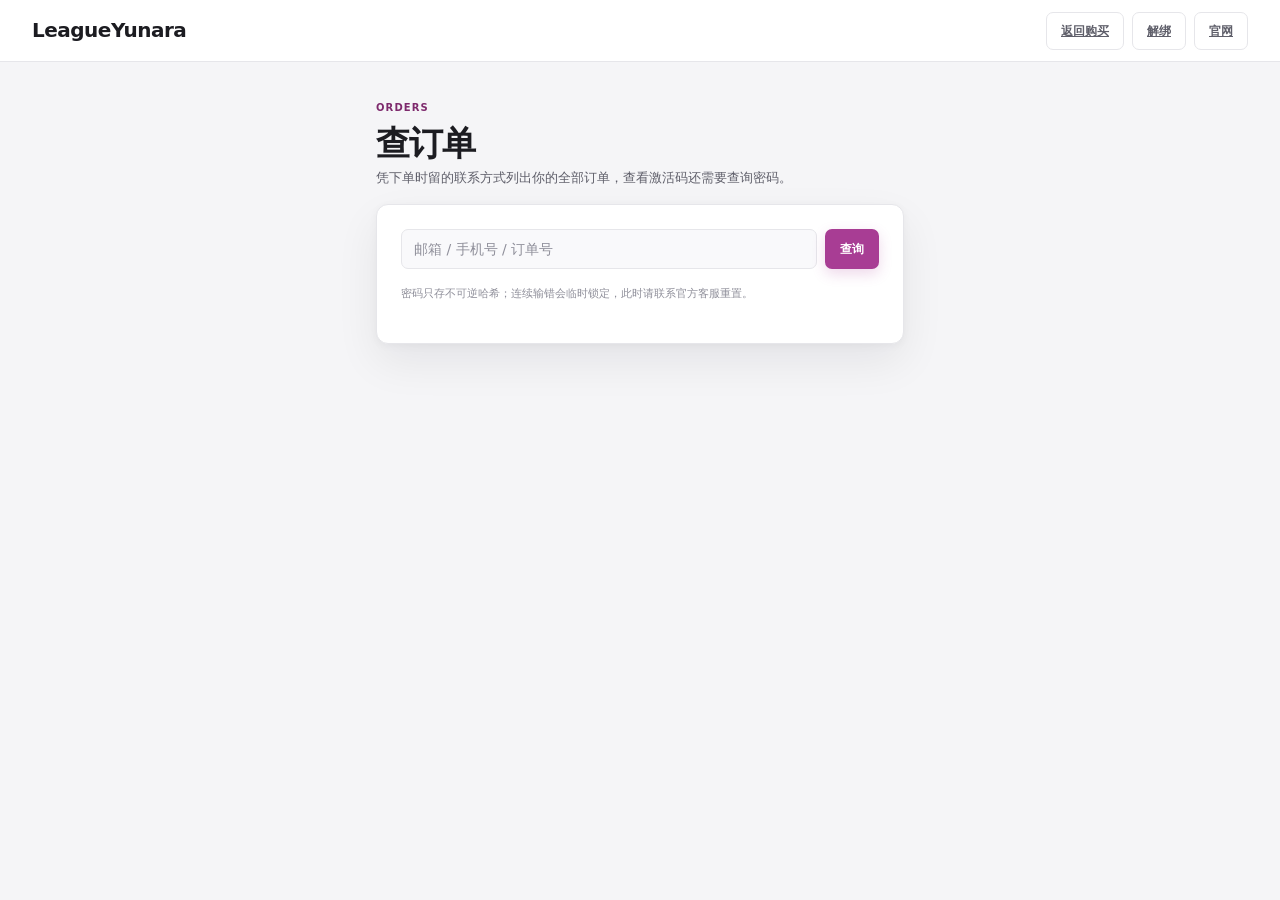
==== query.html @ 6a8c38f1 "pay 备用入口镜像" ====
<!doctype html>
<html lang="zh-CN">
  <head>
    <meta charset="UTF-8" />
    <meta name="viewport" content="width=device-width, initial-scale=1, viewport-fit=cover" />
    <meta name="theme-color" content="#f5f5f7" />
    <meta name="description" content="凭联系方式或订单号查询 LeagueYunara 授权订单，并输入查询密码查看激活码。" />
    <title>查订单 · LeagueYunara</title>
    <link rel="icon" href="./assets/mark.png" type="image/png" />
    <link rel="preconnect" href="https://kzqgphxrghdclkwneqyn.supabase.co" crossorigin />
    <link rel="stylesheet" href="./pay.css" />
  </head>
  <body>
    <header class="topbar">
      <a class="brand" href="./">LeagueYunara</a>
      <nav class="topbar-actions">
        <a class="button button-quiet" href="./">返回购买</a>
        <a class="button button-quiet" href="./unbind.html">解绑</a>
        <a class="button button-quiet" href="https://shop.re2347.ccwu.cc/">官网</a>
      </nav>
    </header>

    <main class="shell">
      <div class="intro-row">
        <div>
          <p class="eyebrow">ORDERS</p>
          <h1>查订单</h1>
          <p class="intro-copy">凭下单时留的联系方式列出你的全部订单，查看激活码还需要查询密码。</p>
        </div>
      </div>

      <section class="panel">
        <div class="stage">
          <form id="query-form" class="querybar" novalidate>
            <label class="sr-only" for="query-input">联系方式或订单号</label>
            <input id="query-input" type="text" autocomplete="off" maxlength="200" placeholder="邮箱 / 手机号 / 订单号" required />
            <button class="button button-primary" type="submit">查询</button>
          </form>
          <p class="hint">密码只存不可逆哈希；连续输错会临时锁定，此时请联系官方客服重置。</p>
          <div id="results" class="results"></div>
        </div>
      </section>
    </main>

    <div id="toast" class="toast" role="status" aria-live="polite"></div>
    <script src="./query.js" defer></script>
  </body>
</html>
---- pay.css ----
/* 独立支付页 · 与管理台同一套设计语言
 *
 * 刻意对齐 server/admin/styles.css 的色板与几何（同一画布色、同一主色、同样的 7px 控件圆角
 * 与 12px 面板圆角），因为这两个界面是同一个系统的两端：买家在付款页看到的金额和状态，
 * 与管理员在后台看到的必须像是同一个产品说出来的话。
 *
 * 两条不能为了好看而牺牲的约束：
 * 1) 不引任何外链字体。Google Fonts 在大陆拿不到时，付款页会为一个字形转圈。
 * 2) 收款码必须落在不透明白底上，半透明或灰底会让对比度不足而扫不出来。
 */

:root {
  color-scheme: light;
  --canvas: #f5f5f7;
  --surface: #ffffff;
  --surface-soft: #f9f9fb;
  --ink: #1c1c21;
  --muted: #5f5f6a;
  --faint: #8f8f9a;
  --line: #e6e6ea;
  --accent: #a83d94;
  --accent-dark: #7e2a6d;
  --accent-soft: #f7ecf5;
  --success: #237c58;
  --warning: #a36b16;
  --warning-soft: #fdf3e2;
  --danger: #b54848;
  --alipay: #1677ff;
  --wechat: #12b46a;
  --shadow: 0 18px 44px rgba(20, 20, 26, .07), 0 2px 8px rgba(20, 20, 26, .04);
  --mono: ui-monospace, SFMono-Regular, "Cascadia Mono", Consolas, monospace;
  font-family: "Segoe UI", "Microsoft YaHei UI", system-ui, sans-serif;
}

* { box-sizing: border-box; }
body { margin: 0; min-width: 320px; background: var(--canvas); color: var(--ink); line-height: 1.55; }
button, input { font: inherit; }
button { cursor: pointer; }
button:disabled { cursor: not-allowed; opacity: .48; }
a { color: inherit; }
h1, h2, p { margin: 0; }
/* 组件自己声明 display:grid/flex 会盖掉 UA 的 [hidden]{display:none}（同为一条特异性，作者表赢），
   于是"隐藏"中的面板会渲染成一个空白盒子。整站的 hidden 属性由这一条兜底，别靠每个组件自己记。 */
[hidden] { display: none !important; }
h1 { font-size: clamp(26px, 6vw, 34px); letter-spacing: -.035em; line-height: 1.12; }
h2 { font-size: 18px; letter-spacing: -.02em; }

.topbar {
  display: flex; align-items: center; justify-content: space-between; gap: 14px;
  min-height: 62px; padding: 0 20px;
  background: var(--surface); border-bottom: 1px solid var(--line);
}
/* 单行字标：双行品牌块会让右侧按钮对齐到「两行的中心」而不是字标的中心，
   看着就是按钮低了一截。副标题本来和页面自己的 kicker 重复，直接去掉。 */
.brand { color: var(--ink); font-size: 20px; font-weight: 700; letter-spacing: -.025em; text-decoration: none; }
.topbar-actions { display: flex; align-items: center; gap: 8px; }

.shell { width: min(560px, 100%); margin: 0 auto; padding: 26px 16px calc(env(safe-area-inset-bottom, 0px) + 44px); }
.intro-row { display: flex; align-items: end; justify-content: space-between; gap: 14px; margin-bottom: 16px; }
.eyebrow { color: var(--accent-dark); font-size: 10px; font-weight: 750; letter-spacing: .11em; text-transform: uppercase; margin-bottom: 8px; }
h1 { margin-bottom: 6px; }
/* 联系方式是买家最可能要复制的东西：号码用等宽并整段可选，
   手机上长按就能选中，不会连着中文一起被选走。 */
.contact-line { margin-bottom: 5px; color: var(--muted); font-size: 13px; }
.contact-line b { color: var(--ink); font-family: var(--mono); font-size: 12.5px; user-select: all; }
.contact-line a { color: var(--accent-dark); font-weight: 650; }
.contact-line a:hover { text-decoration: underline; }
.intro-copy { color: var(--muted); font-size: 13px; }
.connection-state { color: var(--muted); font-size: 12px; white-space: nowrap; }
.connection-state::before { content: ""; display: inline-block; width: 7px; height: 7px; margin-right: 6px; border-radius: 50%; background: var(--faint); vertical-align: 1px; }
.connection-state[data-state="ok"] { color: var(--success); }
.connection-state[data-state="ok"]::before { background: var(--success); }
.connection-state[data-state="down"] { color: var(--danger); }
.connection-state[data-state="down"]::before { background: var(--danger); }

.panel { padding: 20px; border: 1px solid var(--line); border-radius: 12px; background: var(--surface); box-shadow: var(--shadow); }
.stage { display: grid; gap: 16px; }

.field { display: grid; gap: 7px; }
.field > span, .field-caption { color: var(--muted); font-size: 12px; }
.field-pair { display: grid; grid-template-columns: 1fr 1fr; gap: 11px; }
input {
  width: 100%; height: 40px; padding: 0 12px;
  border: 1px solid var(--line); border-radius: 7px; outline: none;
  background: var(--surface-soft); color: var(--ink); font-size: 14px;
  transition: border-color .15s ease, box-shadow .15s ease, background .15s ease;
}
input::placeholder { color: var(--faint); }
input:focus { border-color: var(--accent); background: var(--surface); box-shadow: 0 0 0 3px rgba(168, 61, 148, .13); }
input[readonly] { color: var(--muted); background: #eef1ec; }

/* 选项：方角卡片 + 主色描边，不用胶囊也不用玻璃。 */
.option-row { display: grid; grid-auto-flow: column; grid-auto-columns: 1fr; gap: 8px; }
.option-row.two { grid-auto-columns: minmax(0, 1fr); }
.option {
  display: flex; align-items: center; justify-content: center; gap: 7px;
  min-height: 52px; padding: 6px 8px;
  border: 1px solid var(--line); border-radius: 9px;
  background: var(--surface-soft); color: var(--muted);
  font-size: 13px; font-weight: 600;
  transition: border-color .15s ease, background .15s ease, color .15s ease, transform .15s ease;
}
.option b { font-size: 15px; letter-spacing: -.01em; }
.option i { font-style: normal; color: var(--faint); font-family: var(--mono); font-size: 12px; }
.option:hover:not(:disabled) { border-color: #d5d5dd; transform: translateY(-1px); }
.option[aria-checked="true"] { border-color: var(--accent); background: var(--accent-soft); color: var(--accent-dark); }
.option[aria-checked="true"] i { color: var(--accent-dark); }
.option:disabled { transform: none; }
.chip { width: 19px; height: 19px; flex: 0 0 auto; display: grid; place-items: center; border-radius: 5px; color: #fff; font-size: 10px; font-weight: 700; }
.chip.alipay { background: var(--alipay); }
.chip.wechat { background: var(--wechat); }

.form { display: grid; gap: 13px; }
.hint { color: var(--faint); font-size: 11px; line-height: 1.65; }
.hint.center { text-align: center; }
.hint a { color: var(--accent-dark); font-weight: 650; }
.hint.is-error { color: var(--danger); font-weight: 650; }

/* 顶栏那两个是 <a class="button">：在 flex 容器里会被块化成 display:block，
   于是 38px 的盒子配上 18.6px 的行盒，文字贴在盒子顶部——看着就是字没在按钮里居中。
   显式用 inline-flex 居中并把行高收到 1，链接和 <button> 表现才一致。 */
.button { display: inline-flex; align-items: center; justify-content: center; line-height: 1; min-height: 38px; padding: 0 14px; border: 1px solid transparent; border-radius: 7px; white-space: nowrap; font-size: 12px; font-weight: 650; transition: background .15s ease, border-color .15s ease, color .15s ease, transform .15s ease; }
.button:hover:not(:disabled) { transform: translateY(-1px); }
.button:active:not(:disabled) { transform: translateY(0); }
.button:focus-visible { outline: 3px solid rgba(168, 61, 148, .3); outline-offset: 2px; }
.button-primary { background: var(--accent); color: #fff; box-shadow: 0 5px 14px rgba(168, 61, 148, .2); }
.button-primary:hover:not(:disabled) { background: var(--accent-dark); }
/* 禁用态不用整颗淡出（opacity 会把字也一起淡掉，白字压在淡紫上就读不动了），
   改成实色的浅底 + 墨字，靠「没有底色重量」来表达不可点。 */
.button-primary:disabled { opacity: 1; background: var(--accent-soft); color: var(--ink); box-shadow: none; }
.button-quiet { border-color: var(--line); background: var(--surface); color: var(--muted); }
.button-quiet:hover:not(:disabled) { border-color: #d5d5dd; background: var(--surface-soft); color: var(--ink); }
.cta { width: 100%; min-height: 44px; font-size: 14px; }

/* 库存只给粗档位（充足 / 不多 / 售罄），服务端也只回这三档，不暴露精确余量。 */
.stock { margin-left: 8px; padding: 2px 8px; border: 1px solid #cfe0d6; border-radius: 99px; background: #eef7f1; color: var(--success); font-size: 10px; font-weight: 650; font-style: normal; }
.stock[data-level="low"] { border-color: #edd9b4; background: var(--warning-soft); color: var(--warning); }
.stock[data-level="out"] { border-color: #e7b4ad; background: var(--accent-soft); color: var(--danger); }

/* 付款态 */
.pay-head { display: flex; align-items: flex-start; justify-content: space-between; gap: 14px; }
.pay-head .eyebrow { margin-bottom: 4px; }
.amount { font-family: var(--mono); font-size: 38px; font-weight: 700; letter-spacing: -.04em; line-height: 1; font-variant-numeric: tabular-nums; }
.countdown { display: grid; justify-items: end; gap: 3px; padding-top: 14px; }
.clock { font-family: var(--mono); font-size: 18px; font-weight: 700; letter-spacing: -.01em; font-variant-numeric: tabular-nums; }
.timer-state { color: var(--muted); font-size: 11px; }
.countdown[data-expired="true"] .clock, .countdown[data-expired="true"] .timer-state { color: var(--danger); }
.timer-track { height: 3px; border-radius: 99px; background: #e8ece7; overflow: hidden; }
.timer-fill { height: 100%; background: var(--accent); transform-origin: left center; transform: scaleX(var(--left, 1)); transition: transform 1s linear; }

.mustpay { padding: 10px 12px; border: 1px solid #eddcb8; border-left: 3px solid var(--warning); border-radius: 7px; background: var(--warning-soft); color: var(--warning); font-size: 12px; font-weight: 650; }

.plate { justify-self: center; width: min(238px, 74vw); aspect-ratio: 1; display: grid; place-items: center; padding: 12px; border: 1px solid var(--line); border-radius: 10px; background: #fff; box-shadow: 0 8px 22px rgba(20, 20, 26, .08); }
.plate img { width: 100%; height: 100%; object-fit: contain; display: block; }
.plate-fallback { color: var(--danger); font-size: 12px; text-align: center; }

.code-item { padding: 14px 12px; border: 1px solid #e2c3dd; border-radius: 7px; background: var(--accent-soft); color: var(--accent-dark); font: 650 15px/1.4 var(--mono); letter-spacing: .04em; text-align: center; user-select: all; overflow-wrap: anywhere; }

.footnote { margin-top: 14px; color: var(--faint); font-size: 11px; text-align: center; }

.toast {
  position: fixed; left: 50%; bottom: calc(env(safe-area-inset-bottom, 0px) + 24px); z-index: 40;
  max-width: min(360px, calc(100vw - 32px)); padding: 11px 16px;
  border: 1px solid var(--line); border-radius: 9px; background: var(--surface); color: var(--ink);
  box-shadow: var(--shadow); font-size: 13px; text-align: center;
  opacity: 0; transform: translate(-50%, 10px); pointer-events: none;
  transition: opacity .18s ease, transform .22s ease;
}
.toast.is-visible { opacity: 1; transform: translate(-50%, 0); }

/* 查订单页 */
.querybar { display: flex; gap: 8px; }
.querybar input { flex: 1; min-width: 0; }
.results { display: grid; gap: 12px; }
.empty { color: var(--faint); font-size: 12px; line-height: 1.7; }
.order { display: grid; gap: 12px; padding: 15px 16px; border: 1px solid var(--line); border-radius: 10px; background: var(--surface-soft); }
.order-head { display: flex; align-items: center; gap: 8px; flex-wrap: wrap; }
.order-title { font-size: 15px; font-weight: 650; letter-spacing: -.01em; }
.badge { padding: 3px 9px; border: 1px solid #cfe0d6; border-radius: 99px; background: #eef7f1; color: var(--success); font-size: 10px; font-weight: 650; }
.badge.is-warn { border-color: #e7b4ad; background: var(--accent-soft); color: var(--danger); }
.order-meta { display: grid; grid-template-columns: repeat(2, minmax(0, 1fr)); gap: 10px 14px; margin: 0; }
.order-meta dt { color: var(--faint); font-size: 10px; }
.order-meta dd { margin: 2px 0 0; color: var(--ink); font: 600 12px/1.5 var(--mono); overflow-wrap: anywhere; }
.reveal { display: flex; gap: 8px; }
.reveal input { flex: 1; min-width: 0; }
.reveal .button { min-height: 40px; }
.sr-only { position: absolute; width: 1px; height: 1px; padding: 0; overflow: hidden; clip: rect(0, 0, 0, 0); white-space: nowrap; border: 0; }

@media (min-width: 640px) {
  .topbar { padding: 0 32px; }
  .shell { padding-top: 38px; }
  .panel { padding: 24px; }
}

/* 顶栏装的是「字标 + 两颗按钮」。实测 320px 时两者总宽正好等于 320，零余量——换个字体渲染
   就挤出横向滚动条。字标是装饰性的（品牌名一眼能认出），所以窄屏先收字标和内边距，
   两颗按钮都留着：买家多半是从群里点进来的，少一个入口就是真的少一个入口。 */
@media (max-width: 380px) {
  .topbar { padding: 0 14px; gap: 10px; }
  .brand { font-size: 17px; }
  .topbar-actions { gap: 6px; }
  .topbar-actions .button { padding: 0 10px; }
}

@media (prefers-reduced-motion: reduce) {
  *, *::before, *::after { transition-duration: .01ms !important; animation-duration: .01ms !important; }
}
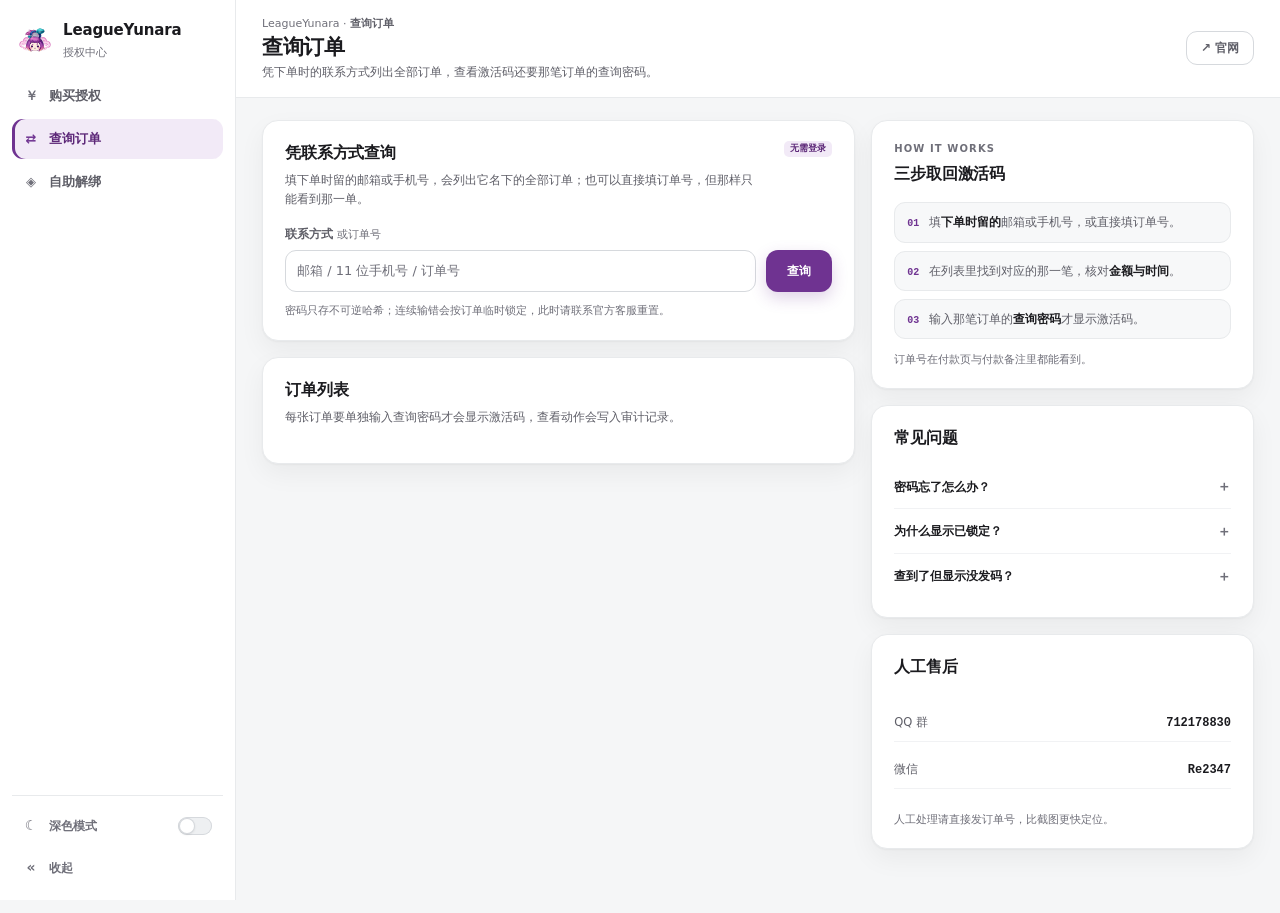
==== commit 9a9df448: "redesign(pay): 买家三页重做视觉，逻辑与接口零改动 样式与管理台同源（同一套色板/字号节奏/卡片几何），补齐深色模式、 侧栏壳与页头；材质是实底卡片，没有玻璃。  · pay.js / " ====
--- a/query.html
+++ b/query.html
@@ -2,47 +2,145 @@
 <html lang="zh-CN">
   <head>
     <meta charset="UTF-8" />
+    <meta http-equiv="Content-Security-Policy" content="default-src 'self'; script-src 'self'; style-src 'self'; img-src 'self' data:; connect-src 'self' https://1476066536-elj6sayzy3.ap-hongkong.tencentscf.com https://pay-api.re2347.ccwu.cc https://kzqgphxrghdclkwneqyn.supabase.co https://license.re2347.ccwu.cc; base-uri 'none'; form-action 'self'; object-src 'none'" />
+    <meta name="referrer" content="no-referrer" />
     <meta name="viewport" content="width=device-width, initial-scale=1, viewport-fit=cover" />
-    <meta name="theme-color" content="#f5f5f7" />
-    <meta name="description" content="凭联系方式或订单号查询 LeagueYunara 授权订单，并输入查询密码查看激活码。" />
-    <title>查订单 · LeagueYunara</title>
+    <meta name="theme-color" content="#f5f6f7" />
+    <meta name="description" content="凭下单时留的联系方式或订单号查询 LeagueYunara 授权订单，再输入查询密码查看激活码。" />
+    <title>查询订单 · LeagueYunara</title>
     <link rel="icon" href="./assets/mark.png" type="image/png" />
+    <script src="./theme.js"></script>
     <link rel="preconnect" href="https://kzqgphxrghdclkwneqyn.supabase.co" crossorigin />
+    <link rel="preconnect" href="https://1476066536-elj6sayzy3.ap-hongkong.tencentscf.com" crossorigin />
     <link rel="stylesheet" href="./pay.css" />
   </head>
   <body>
-    <header class="topbar">
-      <a class="brand" href="./">LeagueYunara</a>
-      <nav class="topbar-actions">
-        <a class="button button-quiet" href="./">返回购买</a>
-        <a class="button button-quiet" href="./unbind.html">解绑</a>
-        <a class="button button-quiet" href="https://shop.re2347.ccwu.cc/">官网</a>
-      </nav>
-    </header>
+    <a class="skip-link" href="#main">跳到主要内容</a>
 
-    <main class="shell">
-      <div class="intro-row">
-        <div>
-          <p class="eyebrow">ORDERS</p>
-          <h1>查订单</h1>
-          <p class="intro-copy">凭下单时留的联系方式列出你的全部订单，查看激活码还需要查询密码。</p>
+    <div class="app-shell">
+      <aside class="sider" id="sidebar">
+        <span class="sider__brand">
+          <span class="brand-mark" aria-hidden="true"><img src="./assets/mark.png" alt="" /></span>
+          <span class="brand-text">
+            <strong>LeagueYunara</strong>
+            <small>授权中心</small>
+          </span>
+        </span>
+
+        <nav class="sider__menu" aria-label="买家功能">
+          <span class="menu-cursor" aria-hidden="true"></span>
+          <a class="menu-item" href="./"><span class="menu-item__icon" aria-hidden="true">￥</span><span class="menu-item__text">购买授权</span></a>
+          <a class="menu-item is-active" href="./query.html" aria-current="page"><span class="menu-item__icon" aria-hidden="true">⇄</span><span class="menu-item__text">查询订单</span></a>
+          <a class="menu-item" href="./unbind.html"><span class="menu-item__icon" aria-hidden="true">◈</span><span class="menu-item__text">自助解绑</span></a>
+        </nav>
+
+        <div class="sider__foot">
+          <button class="theme-toggle" id="theme-toggle" type="button" role="switch" aria-checked="false">
+            <span class="theme-toggle__glyph" aria-hidden="true">☾</span>
+            <span class="theme-toggle__text">深色模式</span>
+            <span class="theme-toggle__knob" aria-hidden="true"></span>
+          </button>
+          <button class="sider__collapse" id="sider-collapse" type="button">
+            <span class="sider__collapse-icon" aria-hidden="true">«</span>
+            <span>收起</span>
+          </button>
         </div>
+      </aside>
+
+      <div class="layout">
+        <header class="page-head">
+          <button class="icon-button" id="nav-toggle" type="button" aria-label="打开功能菜单" aria-expanded="false">☰</button>
+          <div class="page-head__text">
+            <p class="crumb">LeagueYunara · <strong>查询订单</strong></p>
+            <h1>查询订单</h1>
+            <p class="page-desc">凭下单时的联系方式列出全部订单，查看激活码还要那笔订单的查询密码。</p>
+          </div>
+          <div class="page-head__actions">
+            <a class="button button-quiet" href="https://re2347.github.io/leagueyunara-shop/" target="_blank" rel="noopener noreferrer">↗ 官网</a>
+          </div>
+        </header>
+
+        <main class="page-body" id="main">
+          <div class="page-grid">
+            <div class="stack">
+              <section class="card" aria-labelledby="search-title">
+                <div class="card__head">
+                  <div>
+                    <h2 id="search-title">凭联系方式查询</h2>
+                    <p class="card__desc">填下单时留的邮箱或手机号，会列出它名下的全部订单；也可以直接填订单号，但那样只能看到那一单。</p>
+                  </div>
+                  <span class="tag">无需登录</span>
+                </div>
+                <form class="search-form" id="query-form" novalidate>
+                  <label class="field" for="query-input">
+                    <span>联系方式 <em>或订单号</em></span>
+                    <input id="query-input" type="text" autocomplete="off" maxlength="200" placeholder="邮箱 / 11 位手机号 / 订单号" required />
+                  </label>
+                  <button class="button button-primary" type="submit">查询</button>
+                </form>
+                <p class="hint hint-spaced">密码只存不可逆哈希；连续输错会按订单临时锁定，此时请联系官方客服重置。</p>
+              </section>
+
+              <section class="card" aria-labelledby="results-title">
+                <div class="card__head">
+                  <div>
+                    <h2 id="results-title">订单列表</h2>
+                    <p class="card__desc">每张订单要单独输入查询密码才会显示激活码，查看动作会写入审计记录。</p>
+                  </div>
+                </div>
+                <div id="results" class="results" aria-live="polite"></div>
+              </section>
+            </div>
+
+            <aside class="rail">
+              <section class="card" aria-labelledby="how-title">
+                <div class="card__head">
+                  <div>
+                    <p class="section-kicker">HOW IT WORKS</p>
+                    <h2 id="how-title">三步取回激活码</h2>
+                  </div>
+                </div>
+                <ol class="next-steps">
+                  <li><span>01</span><span>填<b>下单时留的</b>邮箱或手机号，或直接填订单号。</span></li>
+                  <li><span>02</span><span>在列表里找到对应的那一笔，核对<b>金额与时间</b>。</span></li>
+                  <li><span>03</span><span>输入那笔订单的<b>查询密码</b>才显示激活码。</span></li>
+                </ol>
+                <p class="card__foot">订单号在付款页与付款备注里都能看到。</p>
+              </section>
+
+              <section class="card" aria-labelledby="faq-title">
+                <div class="card__head"><h2 id="faq-title">常见问题</h2></div>
+                <div class="faq" data-faq>
+                  <div class="faq__item">
+                    <button class="faq__q" type="button" aria-expanded="false">密码忘了怎么办？<span class="faq__sign" aria-hidden="true">＋</span></button>
+                    <div class="faq__a"><div>密码不可逆保存，页面无法重置。带上付款记录联系群管，核对该笔订单的金额与时间后人工重置。</div></div>
+                  </div>
+                  <div class="faq__item">
+                    <button class="faq__q" type="button" aria-expanded="false">为什么显示已锁定？<span class="faq__sign" aria-hidden="true">＋</span></button>
+                    <div class="faq__a"><div>同一笔订单短时间内输错多次密码会触发锁定，避免被逐个试探。等锁定过去后重试，或联系售后按订单解锁。</div></div>
+                  </div>
+                  <div class="faq__item">
+                    <button class="faq__q" type="button" aria-expanded="false">查到了但显示没发码？<span class="faq__sign" aria-hidden="true">＋</span></button>
+                    <div class="faq__a"><div>「待支付 / 核验中」的订单还没有激活码。若已付满金额仍是这样，带订单号找群管补发。</div></div>
+                  </div>
+                </div>
+              </section>
+
+              <section class="card help-card" aria-labelledby="help-title">
+                <div class="card__head"><h2 id="help-title">人工售后</h2></div>
+                <div class="help-row"><span>QQ 群</span><b>712178830</b></div>
+                <div class="help-row"><span>微信</span><b>Re2347</b></div>
+                <p class="card__foot">人工处理请直接发订单号，比截图更快定位。</p>
+              </section>
+            </aside>
+          </div>
+        </main>
       </div>
+    </div>
 
-      <section class="panel">
-        <div class="stage">
-          <form id="query-form" class="querybar" novalidate>
-            <label class="sr-only" for="query-input">联系方式或订单号</label>
-            <input id="query-input" type="text" autocomplete="off" maxlength="200" placeholder="邮箱 / 手机号 / 订单号" required />
-            <button class="button button-primary" type="submit">查询</button>
-          </form>
-          <p class="hint">密码只存不可逆哈希；连续输错会临时锁定，此时请联系官方客服重置。</p>
-          <div id="results" class="results"></div>
-        </div>
-      </section>
-    </main>
-
+    <div class="scrim" id="scrim"></div>
     <div id="toast" class="toast" role="status" aria-live="polite"></div>
+    <script src="./shell.js" defer></script>
     <script src="./query.js" defer></script>
   </body>
 </html>
--- a/pay.css
+++ b/pay.css
@@ -1,207 +1,643 @@
-/* 独立支付页 · 与管理台同一套设计语言
- *
- * 刻意对齐 server/admin/styles.css 的色板与几何（同一画布色、同一主色、同样的 7px 控件圆角
- * 与 12px 面板圆角），因为这两个界面是同一个系统的两端：买家在付款页看到的金额和状态，
- * 与管理员在后台看到的必须像是同一个产品说出来的话。
- *
- * 两条不能为了好看而牺牲的约束：
- * 1) 不引任何外链字体。Google Fonts 在大陆拿不到时，付款页会为一个字形转圈。
- * 2) 收款码必须落在不透明白底上，半透明或灰底会让对比度不足而扫不出来。
- */
+/* ---------------------------------------------------------------------------
+   LeagueYunara · 买家侧三页（购买授权 / 查询订单 / 自助解绑）
+   ---------------------------------------------------------------------------
+   设计语言与管理台同源（server/admin/styles.css 的色板、字号节奏、卡片与控件
+   几何）。买家在付款页看到的金额与状态，和管理台看到的必须像同一个产品说出来的
+   话，所以这里不另起一套令牌。
+
+   三条不能为了好看牺牲的约束（沿用旧版 pay.css 的结论）：
+   1) 不引任何外链字体。Google Fonts 在大陆拿不到时，付款页会为一个字形转圈。
+   2) 收款码必须落在不透明白底上，半透明或灰底会让对比度不足而扫不出来。
+   3) 页面 CSP 是 script-src 'self' + style-src 'self'：既没有内联 <script>，
+      也**没有任何 style="..." 属性**。需要按数据改的样式一律走 CSSOM
+      （el.style.setProperty），它不受 style-src 约束。
+   --------------------------------------------------------------------------- */
 
 :root {
   color-scheme: light;
-  --canvas: #f5f5f7;
+  --canvas: #f5f6f7;
   --surface: #ffffff;
-  --surface-soft: #f9f9fb;
-  --ink: #1c1c21;
-  --muted: #5f5f6a;
-  --faint: #8f8f9a;
-  --line: #e6e6ea;
-  --accent: #a83d94;
-  --accent-dark: #7e2a6d;
-  --accent-soft: #f7ecf5;
-  --success: #237c58;
-  --warning: #a36b16;
-  --warning-soft: #fdf3e2;
-  --danger: #b54848;
-  --alipay: #1677ff;
-  --wechat: #12b46a;
-  --shadow: 0 18px 44px rgba(20, 20, 26, .07), 0 2px 8px rgba(20, 20, 26, .04);
+  --surface-soft: #f7f8f9;
+  --surface-sunk: #eef0f2;
+  --ink: #1b1b1f;
+  --ink-strong: #101014;
+  --muted: #5f5f68;
+  --faint: #6f6f79;
+  --line: #e8eaec;
+  --line-strong: #d6d9dd;
+  --row-line: #f1f2f4;
+
+  --accent: #6f3391;
+  --accent-strong: #5a2877;
+  --accent-text: #5d2878;
+  --accent-soft: #f2eaf7;
+  --accent-line: #ddc9e9;
+
+  --teal: #0f7f8f;
+  --teal-soft: #e6f2f4;
+  --success: #276e50;
+  --warning: #7f5810;
+  --danger: #b4483f;
+  --danger-text: #8e352d;
+
+  --tint-success: #eaf4ee;
+  --tint-warning: #fbf1de;
+  --tint-danger: #f9ecea;
+  --tint-neutral: #eeeef0;
+  --tint-info: #e6f2f4;
+  --border-success: #cfe3d7;
+  --border-warning: #e8d5ae;
+  --border-danger: #e8c4bf;
+
+  --on-accent: #ffffff;
+  --solid-bg: #1b1b1f;
+  --solid-ink: #ffffff;
+  --backdrop: rgba(24, 24, 28, .46);
+  --focus-ring: rgba(111, 51, 145, .42);
+  --focus-glow: rgba(111, 51, 145, .16);
+  --knob-shadow: 0 1px 3px rgba(20, 20, 26, .18);
+  --shadow: 0 1px 2px rgba(20, 20, 26, .04), 0 10px 26px rgba(20, 20, 26, .05);
+  --dialog-shadow: 0 28px 80px rgba(20, 20, 26, .22);
+
+  --radius: 16px;
+  --r-control: 11px;
+  --r-pill: 99px;
+
+  --ease-spring: cubic-bezier(.32, .72, 0, 1);
+  --ease-out: cubic-bezier(.22, .61, .36, 1);
+
   --mono: ui-monospace, SFMono-Regular, "Cascadia Mono", Consolas, monospace;
-  font-family: "Segoe UI", "Microsoft YaHei UI", system-ui, sans-serif;
+  --sans: "Segoe UI Variable Text", "Segoe UI", "HarmonyOS Sans SC", "MiSans", "Source Han Sans SC", "Noto Sans SC", "PingFang SC", "Microsoft YaHei UI", system-ui, sans-serif;
+  --display: "Segoe UI Variable Display", "Segoe UI Variable Text", "Segoe UI", "HarmonyOS Sans SC", "MiSans", "Source Han Sans SC", "PingFang SC", "Microsoft YaHei UI", system-ui, sans-serif;
+  font-family: var(--sans);
+}
+
+html[data-theme="dark"] {
+  color-scheme: dark;
+  --canvas: #0e0e11;
+  --surface: #17171b;
+  --surface-soft: #1e1e23;
+  --surface-sunk: #131317;
+  --ink: #eeeef2;
+  --ink-strong: #ffffff;
+  --muted: #a4a4ae;
+  --faint: #8d8d97;
+  --line: #292930;
+  --line-strong: #3a3a43;
+  --row-line: #212127;
+  --accent: #a86fd0;
+  --accent-strong: #c9a3e6;
+  --accent-text: #c9a3e6;
+  --accent-soft: #241a2e;
+  --accent-line: rgba(168, 111, 208, .34);
+  --teal: #4fb9c9;
+  --teal-soft: rgba(79, 185, 201, .14);
+  --success: #57c48f;
+  --warning: #e0ab55;
+  --danger: #ef8f86;
+  --danger-text: #f7cec7;
+  --tint-success: rgba(87, 196, 143, .14);
+  --tint-warning: rgba(224, 171, 85, .15);
+  --tint-danger: rgba(239, 143, 134, .14);
+  --tint-neutral: rgba(164, 164, 174, .16);
+  --tint-info: rgba(79, 185, 201, .14);
+  --border-success: rgba(87, 196, 143, .32);
+  --border-warning: rgba(224, 171, 85, .32);
+  --border-danger: rgba(239, 143, 134, .34);
+  --on-accent: #1b0f24;
+  --solid-bg: #e7e7ea;
+  --solid-ink: #14141a;
+  --backdrop: rgba(6, 6, 9, .66);
+  --focus-ring: rgba(168, 111, 208, .5);
+  --focus-glow: rgba(168, 111, 208, .22);
+  --knob-shadow: 0 1px 3px rgba(0, 0, 0, .5);
+  --shadow: 0 1px 2px rgba(0, 0, 0, .3), 0 10px 26px rgba(0, 0, 0, .26);
+  --dialog-shadow: 0 28px 80px rgba(0, 0, 0, .55);
 }
 
 * { box-sizing: border-box; }
-body { margin: 0; min-width: 320px; background: var(--canvas); color: var(--ink); line-height: 1.55; }
-button, input { font: inherit; }
+[hidden] { display: none !important; }
+html { scroll-behavior: smooth; }
+body { margin: 0; min-width: 320px; background: var(--canvas); color: var(--ink); font-size: 14px; line-height: 1.55; -webkit-font-smoothing: antialiased; }
+button, input, select { font: inherit; }
 button { cursor: pointer; }
-button:disabled { cursor: not-allowed; opacity: .48; }
+button:disabled { cursor: not-allowed; }
 a { color: inherit; }
-h1, h2, p { margin: 0; }
-/* 组件自己声明 display:grid/flex 会盖掉 UA 的 [hidden]{display:none}（同为一条特异性，作者表赢），
-   于是"隐藏"中的面板会渲染成一个空白盒子。整站的 hidden 属性由这一条兜底，别靠每个组件自己记。 */
-[hidden] { display: none !important; }
-h1 { font-size: clamp(26px, 6vw, 34px); letter-spacing: -.035em; line-height: 1.12; }
-h2 { font-size: 18px; letter-spacing: -.02em; }
-
-.topbar {
-  display: flex; align-items: center; justify-content: space-between; gap: 14px;
-  min-height: 62px; padding: 0 20px;
-  background: var(--surface); border-bottom: 1px solid var(--line);
-}
-/* 单行字标：双行品牌块会让右侧按钮对齐到「两行的中心」而不是字标的中心，
-   看着就是按钮低了一截。副标题本来和页面自己的 kicker 重复，直接去掉。 */
-.brand { color: var(--ink); font-size: 20px; font-weight: 700; letter-spacing: -.025em; text-decoration: none; }
-.topbar-actions { display: flex; align-items: center; gap: 8px; }
-
-.shell { width: min(560px, 100%); margin: 0 auto; padding: 26px 16px calc(env(safe-area-inset-bottom, 0px) + 44px); }
-.intro-row { display: flex; align-items: end; justify-content: space-between; gap: 14px; margin-bottom: 16px; }
-.eyebrow { color: var(--accent-dark); font-size: 10px; font-weight: 750; letter-spacing: .11em; text-transform: uppercase; margin-bottom: 8px; }
-h1 { margin-bottom: 6px; }
-/* 联系方式是买家最可能要复制的东西：号码用等宽并整段可选，
-   手机上长按就能选中，不会连着中文一起被选走。 */
-.contact-line { margin-bottom: 5px; color: var(--muted); font-size: 13px; }
-.contact-line b { color: var(--ink); font-family: var(--mono); font-size: 12.5px; user-select: all; }
-.contact-line a { color: var(--accent-dark); font-weight: 650; }
-.contact-line a:hover { text-decoration: underline; }
-.intro-copy { color: var(--muted); font-size: 13px; }
-.connection-state { color: var(--muted); font-size: 12px; white-space: nowrap; }
-.connection-state::before { content: ""; display: inline-block; width: 7px; height: 7px; margin-right: 6px; border-radius: 50%; background: var(--faint); vertical-align: 1px; }
-.connection-state[data-state="ok"] { color: var(--success); }
+h1, h2, h3, p, dl, dd, dt { margin: 0; }
+:focus-visible { outline: 3px solid var(--focus-ring); outline-offset: 2px; border-radius: 8px; }
+
+.sr-only { position: absolute; width: 1px; height: 1px; padding: 0; overflow: hidden; clip: rect(0, 0, 0, 0); white-space: nowrap; border: 0; }
+.skip-link { position: absolute; z-index: 60; top: 8px; left: 8px; padding: 9px 13px; border: 1px solid var(--line-strong); border-radius: 10px; background: var(--surface); color: var(--ink); font-size: 12px; font-weight: 650; text-decoration: none; transform: translateY(-160%); }
+.skip-link:focus { transform: translateY(0); }
+.mono { font-family: var(--mono); font-variant-numeric: tabular-nums; }
+
+/* ------------------------------------------------------------------ 骨架 */
+.app-shell { position: relative; z-index: 1; display: grid; grid-template-columns: 236px minmax(0, 1fr); min-height: 100vh; }
+html[data-sider="collapsed"] .app-shell { grid-template-columns: 76px minmax(0, 1fr); }
+.layout { display: flex; flex-direction: column; min-width: 0; }
+
+.sider {
+  position: sticky; top: 0; z-index: 30;
+  display: flex; flex-direction: column; gap: 14px;
+  height: 100vh; padding: 18px 12px 14px; overflow-y: auto;
+  border-right: 1px solid var(--line); background: var(--surface);
+}
+.sider__brand { display: flex; align-items: center; gap: 11px; min-height: 44px; padding: 0 6px; text-decoration: none; }
+/* 品牌位只放图标本体：它自带透明通道，不垫圆角色块，contain 保证云纹不被裁掉。 */
+.brand-mark { width: 34px; height: 34px; flex: 0 0 auto; display: grid; place-items: center; }
+.brand-mark img { width: 100%; height: 100%; display: block; object-fit: contain; }
+.brand-text strong, .brand-text small { display: block; }
+.brand-text strong { font-size: 15px; letter-spacing: -.01em; }
+.brand-text small { margin-top: 2px; color: var(--faint); font-size: 11px; }
+
+.sider__menu { position: relative; display: grid; gap: 3px; }
+/* 游标是一根独立滑动的药丸，由 JS 推 translateY/height；菜单项本身永远透明背景，
+   否则每项各自变色就做不到「从上一项滑过来」的手感。 */
+.menu-cursor { position: absolute; z-index: 0; top: 0; left: 0; right: 0; height: 0; border-radius: 11px; background: var(--accent-soft); box-shadow: inset 3px 0 0 var(--accent); pointer-events: none; transition: transform .28s var(--ease-spring), height .28s var(--ease-spring); }
+.menu-item { position: relative; z-index: 1; display: flex; align-items: center; gap: 10px; min-height: 40px; padding: 0 11px; border-radius: 11px; color: var(--muted); font-size: 13px; font-weight: 600; text-decoration: none; transition: color .18s ease, background .18s ease; }
+.menu-item:not(.is-active):hover { background: var(--surface-soft); color: var(--ink); }
+.menu-item__icon { width: 16px; flex: 0 0 auto; color: var(--faint); font-size: 13px; text-align: center; }
+.menu-item__text { flex: 1; min-width: 0; overflow: hidden; text-overflow: ellipsis; white-space: nowrap; }
+.menu-item__badge { color: var(--faint); font: 600 11px/1 var(--mono); font-variant-numeric: tabular-nums; }
+.menu-item.is-active { color: var(--accent-text); }
+.menu-item.is-active .menu-item__icon, .menu-item.is-active .menu-item__badge { color: var(--accent); }
+
+.sider__foot { display: grid; gap: 6px; margin-top: auto; padding-top: 12px; border-top: 1px solid var(--line); }
+.sider__collapse, .theme-toggle { display: flex; align-items: center; gap: 10px; min-height: 36px; padding: 0 11px; border: 0; border-radius: 10px; background: none; color: var(--faint); font-size: 12px; font-weight: 600; text-align: left; transition: background .14s ease, color .14s ease; }
+.sider__collapse:hover, .theme-toggle:hover { background: var(--surface-soft); color: var(--ink); }
+.sider__collapse-icon, .theme-toggle__glyph { width: 16px; flex: 0 0 auto; text-align: center; font-size: 14px; }
+.theme-toggle { position: relative; }
+.theme-toggle__text { flex: 1; }
+.theme-toggle__knob { position: absolute; top: 50%; right: 11px; width: 34px; height: 18px; transform: translateY(-50%); border-radius: 99px; background: var(--surface-sunk); box-shadow: inset 0 0 0 1px var(--line-strong); transition: background .18s ease, box-shadow .18s ease; }
+.theme-toggle__knob::after { content: ""; position: absolute; top: 2px; left: 2px; width: 14px; height: 14px; border-radius: 50%; background: var(--surface); box-shadow: 0 0 0 1px var(--line-strong), var(--knob-shadow); transition: transform .24s var(--ease-spring); }
+.theme-toggle[aria-checked="true"] .theme-toggle__knob { background: var(--accent); box-shadow: inset 0 0 0 1px var(--accent); }
+.theme-toggle[aria-checked="true"] .theme-toggle__knob::after { transform: translateX(16px); }
+
+html[data-sider="collapsed"] .brand-text,
+html[data-sider="collapsed"] .menu-item__text,
+html[data-sider="collapsed"] .menu-item__badge,
+html[data-sider="collapsed"] .theme-toggle__text,
+html[data-sider="collapsed"] .sider__collapse span:last-child { display: none; }
+html[data-sider="collapsed"] .menu-item,
+html[data-sider="collapsed"] .sider__collapse,
+html[data-sider="collapsed"] .theme-toggle { justify-content: center; padding: 0; }
+html[data-sider="collapsed"] .sider__brand { justify-content: center; padding: 0; }
+html[data-sider="collapsed"] .theme-toggle__knob { display: none; }
+html[data-sider="collapsed"] .sider__collapse-icon { transform: rotate(180deg); }
+
+/* ------------------------------------------------------------------ 页头 */
+.page-head {
+  position: sticky; z-index: 20; top: 0;
+  display: flex; align-items: center; gap: 14px; padding: 15px 26px;
+  border-bottom: 1px solid var(--line); background: var(--surface);
+}
+.page-head__text { min-width: 0; flex: 1; }
+.crumb { color: var(--faint); font-size: 11px; }
+.crumb strong { color: var(--muted); font-weight: 600; }
+.page-head h1 { margin-top: 2px; font-family: var(--display); font-size: 21px; font-weight: 650; letter-spacing: -.015em; line-height: 1.25; }
+.page-desc { margin-top: 3px; color: var(--muted); font-size: 12px; }
+.page-head__actions { display: flex; align-items: center; gap: 9px; flex-wrap: wrap; justify-content: end; }
+.icon-button { display: none; width: 36px; height: 36px; padding: 0; place-items: center; border: 1px solid var(--line); border-radius: 10px; background: var(--surface); color: var(--muted); font-size: 15px; }
+.icon-button:hover { border-color: var(--line-strong); color: var(--ink); }
+
+.connection-state { display: inline-flex; align-items: center; gap: 6px; padding: 6px 11px; border: 1px solid var(--line); border-radius: var(--r-pill); background: var(--surface-soft); color: var(--muted); font-size: 11px; white-space: nowrap; }
+.connection-state::before { content: ""; width: 7px; height: 7px; border-radius: 50%; background: var(--faint); }
+.connection-state[data-state="ok"] { color: var(--success); border-color: var(--border-success); background: var(--tint-success); }
 .connection-state[data-state="ok"]::before { background: var(--success); }
-.connection-state[data-state="down"] { color: var(--danger); }
+.connection-state[data-state="down"] { color: var(--danger); border-color: var(--border-danger); background: var(--tint-danger); }
 .connection-state[data-state="down"]::before { background: var(--danger); }
 
-.panel { padding: 20px; border: 1px solid var(--line); border-radius: 12px; background: var(--surface); box-shadow: var(--shadow); }
-.stage { display: grid; gap: 16px; }
-
-.field { display: grid; gap: 7px; }
-.field > span, .field-caption { color: var(--muted); font-size: 12px; }
-.field-pair { display: grid; grid-template-columns: 1fr 1fr; gap: 11px; }
-input {
-  width: 100%; height: 40px; padding: 0 12px;
-  border: 1px solid var(--line); border-radius: 7px; outline: none;
-  background: var(--surface-soft); color: var(--ink); font-size: 14px;
-  transition: border-color .15s ease, box-shadow .15s ease, background .15s ease;
-}
+/* ------------------------------------------------------------------ 页面 */
+.page-body { display: grid; gap: 16px; width: min(1280px, 100%); margin: 0 auto; padding: 22px 26px 64px; }
+.page-grid { display: grid; grid-template-columns: minmax(0, 1.55fr) minmax(300px, 1fr); gap: 16px; align-items: start; }
+.page-grid > * { min-width: 0; }
+.stack { display: grid; gap: 16px; min-width: 0; }
+/* 右栏整栏随页面滚动，不逐张 sticky：多张卡各自 sticky + 同一个 top，
+   滚到后面会互相压住并露出对方的描边。 */
+.rail { display: grid; gap: 16px; align-content: start; min-width: 0; }
+
+/* ------------------------------------------------------------------ 卡片 */
+.card { padding: 20px 22px; border: 1px solid var(--line); border-radius: var(--radius); background: var(--surface); box-shadow: var(--shadow); min-width: 0; }
+.card__head { display: flex; align-items: start; justify-content: space-between; gap: 16px; flex-wrap: wrap; margin-bottom: 15px; }
+.card__head h2 { font-family: var(--display); font-size: 16px; font-weight: 650; letter-spacing: -.01em; }
+.card__desc { margin-top: 5px; max-width: 62ch; color: var(--muted); font-size: 12px; line-height: 1.65; }
+.card__foot { margin-top: 12px; color: var(--faint); font-size: 11px; }
+.section-kicker { margin-bottom: 6px; color: var(--faint); font-size: 10px; font-weight: 650; letter-spacing: .11em; text-transform: uppercase; }
+
+/* ------------------------------------------------------------------ 按钮 */
+/* 必须显式 inline-flex 居中：链接型按钮（<a class="button">）被块化之后文字会贴顶，
+   同一排里链接和原生 <button> 的文字高度就会不一致。 */
+.button { display: inline-flex; align-items: center; justify-content: center; gap: 6px; min-height: 34px; padding: 0 14px; border: 1px solid transparent; border-radius: var(--r-control); white-space: nowrap; line-height: 1; text-decoration: none; font-size: 12px; font-weight: 650; transition: background .16s ease, border-color .16s ease, color .16s ease, transform .16s var(--ease-out), box-shadow .16s ease; }
+.button:hover:not(:disabled) { transform: translateY(-1px); }
+.button:active:not(:disabled) { transform: translateY(0) scale(.985); }
+.button:disabled { opacity: .46; }
+.button-primary { background: var(--accent); color: var(--on-accent); box-shadow: 0 6px 16px rgba(111, 51, 145, .22); }
+.button-primary:hover:not(:disabled) { background: var(--accent-strong); }
+/* 禁用态不用整颗淡出（opacity 会把字一起淡掉，白字压在淡紫上读不动），
+   改成实色浅底 + 墨字，靠「没有底色重量」表达不可点。 */
+.button-primary:disabled { opacity: 1; background: var(--accent-soft); color: var(--muted); box-shadow: none; }
+.button-quiet { border-color: var(--line-strong); background: var(--surface); color: var(--muted); }
+.button-quiet:hover:not(:disabled) { border-color: var(--accent); background: var(--surface-soft); color: var(--ink); }
+.button-danger { border-color: var(--border-danger); background: var(--tint-danger); color: var(--danger); }
+.button-lg { min-height: 44px; padding: 0 20px; border-radius: 13px; font-size: 13px; }
+.button-block { width: 100%; }
+.button-sm { min-height: 28px; padding: 0 10px; font-size: 11px; border-radius: 9px; }
+.link-button { padding: 0; border: 0; background: none; color: var(--accent-text); font-size: 12px; font-weight: 650; text-decoration: underline; text-underline-offset: 3px; }
+.link-button:hover { color: var(--ink); }
+
+/* ------------------------------------------------------------------ 分段控件 */
+.seg { position: relative; display: grid; grid-auto-flow: column; grid-auto-columns: minmax(0, 1fr); gap: 4px; padding: 4px; border: 1px solid var(--line); border-radius: 15px; background: var(--surface-soft); }
+/* 支付方式只有两项，铺满整幅会变成两条又宽又空的横条，收窄到「两组并列」的宽度。 */
+.seg--method { max-width: 420px; }
+/* 选中药丸由 JS 推 --x/--w 滑动；深色下必须比卡片亮一档，否则和 --surface 同色，选中态消失。 */
+.seg__cursor { position: absolute; z-index: 0; top: 4px; bottom: 4px; left: 4px; width: var(--w, 0px); border-radius: 11px; background: var(--surface); box-shadow: 0 1px 2px rgba(20, 20, 26, .06), 0 6px 16px rgba(20, 20, 26, .07), inset 0 0 0 1px var(--accent-line); transform: translateX(var(--x, 0px)); transition: transform .32s var(--ease-spring), width .32s var(--ease-spring); pointer-events: none; }
+html[data-theme="dark"] .seg__cursor { background: rgba(255, 255, 255, .075); box-shadow: inset 0 0 0 1px var(--accent-line), 0 4px 14px rgba(0, 0, 0, .32); }
+.seg__item { position: relative; z-index: 1; display: grid; justify-items: center; gap: 2px; padding: 11px 8px 12px; border: 0; border-radius: 11px; background: none; color: var(--muted); font-size: 12px; font-weight: 600; transition: color .18s ease; }
+.seg__item:hover:not(:disabled) { color: var(--ink); }
+.seg__item:disabled { opacity: .6; }
+.seg__item[aria-checked="true"] { color: var(--accent-text); }
+/* pay.js 只认这两件事：按钮里的 <i> 是价格槽（applyPrices 写它的 textContent），
+   以及 aria-checked 表示选中。标题走 <b>，与旧版 markup 一致。 */
+.seg__item b { display: inline-flex; align-items: center; gap: 5px; font-size: 13px; font-weight: 650; color: var(--ink); letter-spacing: -.01em; }
+.seg__item i { font-style: normal; font: 650 12px var(--mono); font-variant-numeric: tabular-nums; color: var(--muted); }
+.seg__item[aria-checked="true"] b, .seg__item[aria-checked="true"] i { color: var(--accent-text); }
+/* 支付方式那两项没有价格槽，用 <i hidden> 占位保持三格等高。 */
+.seg--method .seg__item { padding: 12px 8px; }
+.tag { display: inline-flex; align-items: center; gap: 4px; padding: 1px 6px; border-radius: 5px; background: var(--accent-soft); color: var(--accent-text); font-size: 9px; font-weight: 700; }
+.tag-teal { background: var(--teal-soft); color: var(--teal); }
+
+.method { display: flex; align-items: center; justify-content: center; gap: 8px; }
+.method__mark { width: 20px; height: 20px; flex: 0 0 auto; display: grid; place-items: center; border-radius: 6px; color: #fff; font-size: 10px; font-weight: 700; }
+.method__mark.alipay { background: #1677ff; }
+.method__mark.wechat { background: #12b46a; }
+.method__text { display: grid; justify-items: start; gap: 1px; }
+.method__text b { font-size: 12px; font-weight: 650; color: var(--ink); }
+.method__text small { color: var(--faint); font-size: 10px; }
+.seg__item[aria-checked="true"] .method__text b { color: var(--accent-text); }
+
+/* ------------------------------------------------------------------ 表单 */
+.field { display: grid; gap: 6px; min-width: 0; }
+.field > span, .field-label { color: var(--muted); font-size: 12px; font-weight: 600; }
+.field > span em { color: var(--faint); font-size: 11px; font-style: normal; font-weight: 500; }
+.field-row { display: grid; grid-template-columns: minmax(0, 1fr) minmax(0, 1fr); gap: 12px; }
+input, select { width: 100%; height: 38px; padding: 0 11px; border: 1px solid var(--line-strong); border-radius: var(--r-control); outline: none; background: var(--surface); color: var(--ink); font-size: 13px; transition: border-color .15s ease, box-shadow .15s ease, background .15s ease; }
 input::placeholder { color: var(--faint); }
-input:focus { border-color: var(--accent); background: var(--surface); box-shadow: 0 0 0 3px rgba(168, 61, 148, .13); }
-input[readonly] { color: var(--muted); background: #eef1ec; }
-
-/* 选项：方角卡片 + 主色描边，不用胶囊也不用玻璃。 */
-.option-row { display: grid; grid-auto-flow: column; grid-auto-columns: 1fr; gap: 8px; }
-.option-row.two { grid-auto-columns: minmax(0, 1fr); }
-.option {
-  display: flex; align-items: center; justify-content: center; gap: 7px;
-  min-height: 52px; padding: 6px 8px;
-  border: 1px solid var(--line); border-radius: 9px;
-  background: var(--surface-soft); color: var(--muted);
-  font-size: 13px; font-weight: 600;
-  transition: border-color .15s ease, background .15s ease, color .15s ease, transform .15s ease;
-}
-.option b { font-size: 15px; letter-spacing: -.01em; }
-.option i { font-style: normal; color: var(--faint); font-family: var(--mono); font-size: 12px; }
-.option:hover:not(:disabled) { border-color: #d5d5dd; transform: translateY(-1px); }
-.option[aria-checked="true"] { border-color: var(--accent); background: var(--accent-soft); color: var(--accent-dark); }
-.option[aria-checked="true"] i { color: var(--accent-dark); }
-.option:disabled { transform: none; }
-.chip { width: 19px; height: 19px; flex: 0 0 auto; display: grid; place-items: center; border-radius: 5px; color: #fff; font-size: 10px; font-weight: 700; }
-.chip.alipay { background: var(--alipay); }
-.chip.wechat { background: var(--wechat); }
-
-.form { display: grid; gap: 13px; }
+input:focus, select:focus { border-color: var(--accent); box-shadow: 0 0 0 4px var(--focus-glow); }
+input[aria-invalid="true"] { border-color: var(--danger); box-shadow: 0 0 0 4px rgba(180, 72, 63, .12); }
+input.code-input { font-family: var(--mono); font-size: 15px; letter-spacing: .1em; text-transform: uppercase; height: 44px; }
+input:disabled, input[readonly] { background: var(--surface-soft); color: var(--muted); }
 .hint { color: var(--faint); font-size: 11px; line-height: 1.65; }
-.hint.center { text-align: center; }
-.hint a { color: var(--accent-dark); font-weight: 650; }
+.hint-spaced { margin-top: 10px; }
 .hint.is-error { color: var(--danger); font-weight: 650; }
-
-/* 顶栏那两个是 <a class="button">：在 flex 容器里会被块化成 display:block，
-   于是 38px 的盒子配上 18.6px 的行盒，文字贴在盒子顶部——看着就是字没在按钮里居中。
-   显式用 inline-flex 居中并把行高收到 1，链接和 <button> 表现才一致。 */
-.button { display: inline-flex; align-items: center; justify-content: center; line-height: 1; min-height: 38px; padding: 0 14px; border: 1px solid transparent; border-radius: 7px; white-space: nowrap; font-size: 12px; font-weight: 650; transition: background .15s ease, border-color .15s ease, color .15s ease, transform .15s ease; }
-.button:hover:not(:disabled) { transform: translateY(-1px); }
-.button:active:not(:disabled) { transform: translateY(0); }
-.button:focus-visible { outline: 3px solid rgba(168, 61, 148, .3); outline-offset: 2px; }
-.button-primary { background: var(--accent); color: #fff; box-shadow: 0 5px 14px rgba(168, 61, 148, .2); }
-.button-primary:hover:not(:disabled) { background: var(--accent-dark); }
-/* 禁用态不用整颗淡出（opacity 会把字也一起淡掉，白字压在淡紫上就读不动了），
-   改成实色的浅底 + 墨字，靠「没有底色重量」来表达不可点。 */
-.button-primary:disabled { opacity: 1; background: var(--accent-soft); color: var(--ink); box-shadow: none; }
-.button-quiet { border-color: var(--line); background: var(--surface); color: var(--muted); }
-.button-quiet:hover:not(:disabled) { border-color: #d5d5dd; background: var(--surface-soft); color: var(--ink); }
-.cta { width: 100%; min-height: 44px; font-size: 14px; }
-
-/* 库存只给粗档位（充足 / 不多 / 售罄），服务端也只回这三档，不暴露精确余量。 */
-.stock { margin-left: 8px; padding: 2px 8px; border: 1px solid #cfe0d6; border-radius: 99px; background: #eef7f1; color: var(--success); font-size: 10px; font-weight: 650; font-style: normal; }
-.stock[data-level="low"] { border-color: #edd9b4; background: var(--warning-soft); color: var(--warning); }
-.stock[data-level="out"] { border-color: #e7b4ad; background: var(--accent-soft); color: var(--danger); }
-
-/* 付款态 */
-.pay-head { display: flex; align-items: flex-start; justify-content: space-between; gap: 14px; }
+.hint a { color: var(--accent-text); font-weight: 650; }
+.voucher { display: grid; gap: 13px; }
+
+.form-error { display: flex; gap: 9px; margin-top: 10px; padding: 10px 12px; border: 1px solid var(--border-danger); border-radius: 11px; background: var(--tint-danger); color: var(--danger-text); font-size: 11.5px; line-height: 1.65; }
+.form-error i { flex: 0 0 auto; font-style: normal; font-weight: 700; color: var(--danger); }
+
+.switch-row { display: flex; align-items: start; gap: 10px; padding: 11px 12px; border: 1px solid var(--line); border-radius: 12px; background: var(--surface-soft); cursor: pointer; transition: border-color .16s ease, background .16s ease; }
+.switch-row:hover { border-color: var(--line-strong); }
+.switch-row input { position: absolute; opacity: 0; width: 1px; height: 1px; margin: 0; padding: 0; }
+.switch { position: relative; flex: 0 0 auto; width: 34px; height: 20px; margin-top: 1px; border-radius: 99px; background: var(--surface-sunk); box-shadow: inset 0 0 0 1px var(--line-strong); transition: background .18s ease, box-shadow .18s ease; }
+.switch::after { content: ""; position: absolute; top: 2px; left: 2px; width: 16px; height: 16px; border-radius: 50%; background: var(--surface); box-shadow: 0 0 0 1px var(--line-strong), var(--knob-shadow); transition: transform .24s var(--ease-spring); }
+.switch-row input:checked + .switch { background: var(--accent); box-shadow: inset 0 0 0 1px var(--accent); }
+.switch-row input:checked + .switch::after { transform: translateX(14px); }
+.switch-row input:focus-visible + .switch { outline: 3px solid var(--focus-ring); outline-offset: 2px; }
+.switch-row__text { font-size: 12px; line-height: 1.6; color: var(--muted); }
+.switch-row__text b { color: var(--ink); }
+
+.callout { display: flex; gap: 10px; padding: 12px 13px; border: 1px solid var(--border-warning); border-radius: 12px; background: var(--tint-warning); }
+.callout__icon { flex: 0 0 auto; font-size: 13px; color: var(--warning); line-height: 1.5; }
+.callout__body { min-width: 0; font-size: 11.5px; line-height: 1.7; color: var(--muted); }
+.callout__body b { color: var(--ink); }
+.callout.is-danger { border-color: var(--border-danger); background: var(--tint-danger); }
+.callout.is-danger .callout__icon, .callout.is-danger .callout__body b { color: var(--danger); }
+
+/* ------------------------------------------------------------------ 购买页 */
+.intro-card { display: grid; gap: 14px; }
+.intro-head { display: flex; align-items: end; justify-content: space-between; gap: 14px; flex-wrap: wrap; }
+.eyebrow { color: var(--accent-text); font-size: 10px; font-weight: 700; letter-spacing: .12em; text-transform: uppercase; }
+.intro-title { margin-top: 5px; font-family: var(--display); font-size: 19px; font-weight: 650; letter-spacing: -.02em; }
+.intro-copy { margin-top: 6px; max-width: 54ch; color: var(--muted); font-size: 12.5px; line-height: 1.7; }
+/* 联系方式是买家最可能要复制的东西：号码用等宽并整段可选，长按就能选中。 */
+.contact-line { display: flex; align-items: center; gap: 6px; flex-wrap: wrap; margin-top: 6px; color: var(--muted); font-size: 12px; }
+.contact-line b { color: var(--ink); font-family: var(--mono); font-size: 12px; font-weight: 650; user-select: all; }
+.contact-line a { color: var(--accent-text); font-weight: 650; text-decoration: none; }
+.contact-line a:hover { text-decoration: underline; text-underline-offset: 3px; }
+
+.flow { display: grid; grid-template-columns: repeat(3, minmax(0, 1fr)); gap: 8px; }
+.flow__step { display: flex; align-items: center; gap: 9px; padding: 9px 11px; border: 1px solid var(--line); border-radius: 12px; background: var(--surface-soft); }
+.flow__n { width: 20px; height: 20px; flex: 0 0 auto; display: grid; place-items: center; border-radius: 50%; background: var(--surface); box-shadow: inset 0 0 0 1px var(--accent-line); color: var(--accent-text); font: 700 10px var(--mono); }
+.flow__text { min-width: 0; color: var(--muted); font-size: 11px; line-height: 1.4; }
+.flow__text b { display: block; color: var(--ink); font-size: 11.5px; font-weight: 650; }
+
+.form-block { display: grid; gap: 14px; }
+.form-block + .form-block { margin-top: 16px; padding-top: 16px; border-top: 1px solid var(--line); }
+.block-label { display: flex; align-items: center; justify-content: space-between; gap: 10px; margin-bottom: 8px; }
+.block-label > span { color: var(--muted); font-size: 12px; font-weight: 600; }
+/* 库存只给粗档位（充足/不多/售罄），服务端也只回这三档，不暴露精确余量。 */
+.stock { display: inline-flex; align-items: center; gap: 5px; padding: 2px 8px; border: 1px solid var(--border-success); border-radius: var(--r-pill); background: var(--tint-success); color: var(--success); font-size: 10px; font-weight: 650; font-style: normal; }
+.stock::before { content: ""; width: 5px; height: 5px; border-radius: 50%; background: currentColor; }
+.stock[data-level="low"] { border-color: var(--border-warning); background: var(--tint-warning); color: var(--warning); }
+.stock[data-level="out"] { border-color: var(--border-danger); background: var(--tint-danger); color: var(--danger); }
+
+.summary { display: grid; gap: 2px; }
+.summary__row { display: flex; align-items: baseline; justify-content: space-between; gap: 14px; padding: 9px 0; border-bottom: 1px solid var(--row-line); }
+.summary__row:last-of-type { border-bottom: 0; }
+.summary__key { color: var(--muted); font-size: 12px; }
+.summary__val { color: var(--ink); font-size: 12px; font-weight: 650; text-align: right; overflow-wrap: anywhere; }
+.summary__val.mono { font: 650 12px var(--mono); font-variant-numeric: tabular-nums; }
+.summary__total { display: flex; align-items: end; justify-content: space-between; gap: 12px; margin-top: 10px; padding-top: 14px; border-top: 1px dashed var(--line-strong); }
+.summary__total span { color: var(--muted); font-size: 12px; }
+.summary__amount { font-family: var(--display); font-size: 30px; font-weight: 700; letter-spacing: -.03em; line-height: 1; font-variant-numeric: tabular-nums; }
+.summary__amount small { margin-right: 2px; font-size: 15px; font-weight: 650; color: var(--muted); }
+.summary-note { display: grid; gap: 5px; margin-top: 12px; padding-top: 12px; border-top: 1px solid var(--row-line); color: var(--faint); font-size: 11px; line-height: 1.6; }
+
+.trust-list { display: grid; gap: 9px; margin: 0; padding: 0; list-style: none; }
+.trust-list li { display: flex; gap: 9px; color: var(--muted); font-size: 11.5px; line-height: 1.6; }
+.trust-list li b { color: var(--ink); }
+.trust-list i { flex: 0 0 auto; font-style: normal; color: var(--success); }
+
+.stage { animation: stage-in .34s var(--ease-spring) both; }
+@keyframes stage-in { from { opacity: 0; transform: translateY(10px) scale(.985); } to { opacity: 1; transform: none; } }
+
+.pay-head { display: flex; align-items: start; justify-content: space-between; gap: 16px; flex-wrap: wrap; }
 .pay-head .eyebrow { margin-bottom: 4px; }
-.amount { font-family: var(--mono); font-size: 38px; font-weight: 700; letter-spacing: -.04em; line-height: 1; font-variant-numeric: tabular-nums; }
-.countdown { display: grid; justify-items: end; gap: 3px; padding-top: 14px; }
-.clock { font-family: var(--mono); font-size: 18px; font-weight: 700; letter-spacing: -.01em; font-variant-numeric: tabular-nums; }
-.timer-state { color: var(--muted); font-size: 11px; }
-.countdown[data-expired="true"] .clock, .countdown[data-expired="true"] .timer-state { color: var(--danger); }
-.timer-track { height: 3px; border-radius: 99px; background: #e8ece7; overflow: hidden; }
-.timer-fill { height: 100%; background: var(--accent); transform-origin: left center; transform: scaleX(var(--left, 1)); transition: transform 1s linear; }
-
-.mustpay { padding: 10px 12px; border: 1px solid #eddcb8; border-left: 3px solid var(--warning); border-radius: 7px; background: var(--warning-soft); color: var(--warning); font-size: 12px; font-weight: 650; }
-
-.plate { justify-self: center; width: min(238px, 74vw); aspect-ratio: 1; display: grid; place-items: center; padding: 12px; border: 1px solid var(--line); border-radius: 10px; background: #fff; box-shadow: 0 8px 22px rgba(20, 20, 26, .08); }
-.plate img { width: 100%; height: 100%; object-fit: contain; display: block; }
-.plate-fallback { color: var(--danger); font-size: 12px; text-align: center; }
-
-.code-item { padding: 14px 12px; border: 1px solid #e2c3dd; border-radius: 7px; background: var(--accent-soft); color: var(--accent-dark); font: 650 15px/1.4 var(--mono); letter-spacing: .04em; text-align: center; user-select: all; overflow-wrap: anywhere; }
-
-.footnote { margin-top: 14px; color: var(--faint); font-size: 11px; text-align: center; }
-
-.toast {
-  position: fixed; left: 50%; bottom: calc(env(safe-area-inset-bottom, 0px) + 24px); z-index: 40;
-  max-width: min(360px, calc(100vw - 32px)); padding: 11px 16px;
-  border: 1px solid var(--line); border-radius: 9px; background: var(--surface); color: var(--ink);
-  box-shadow: var(--shadow); font-size: 13px; text-align: center;
-  opacity: 0; transform: translate(-50%, 10px); pointer-events: none;
-  transition: opacity .18s ease, transform .22s ease;
-}
+/* pay.js 把「￥20.13」整串写进 #pay-amount，所以 ￥ 和数字一起排，不在标记里另写一份。 */
+.amount { margin-top: 4px; font-family: var(--display); font-size: clamp(32px, 5vw, 42px); font-weight: 700; letter-spacing: -.045em; line-height: 1; font-variant-numeric: tabular-nums; }
+.amount-note { margin-top: 7px; color: var(--faint); font-size: 11px; }
+
+.countdown { display: grid; justify-items: end; gap: 4px; padding-top: 10px; }
+/* 倒计时数字：pay.js 只写 #timer-clock 的文本，进度由 #timer-fill 的 --left 驱动，
+   所以这里不再放一个"看起来在动"的环——没有数据源的环就是假仪表。 */
+.clock { font-family: var(--mono); font-size: 24px; font-weight: 700; letter-spacing: -.02em; line-height: 1; font-variant-numeric: tabular-nums; }
+.countdown__label { color: var(--muted); font-size: 10.5px; }
+/* pay.js 写在 .countdown 上的是 data-expired（不是 data-state），这里跟着它。 */
+.countdown[data-expired="true"] .clock,
+.countdown[data-expired="true"] .countdown__label { color: var(--danger); }
+
+.pay-grid { display: grid; grid-template-columns: 252px minmax(0, 1fr); gap: 18px; align-items: start; }
+.pay-grid--spaced { margin-top: 16px; }
+.pay-callout { margin-top: 14px; }
+@media (max-width: 640px) { .pay-grid { grid-template-columns: minmax(0, 1fr); } .qr-plate { margin: 0 auto; } }
+
+.qr-plate { display: grid; justify-items: center; gap: 10px; width: 100%; max-width: 252px; padding: 12px; border: 1px solid var(--line); border-radius: 16px; background: #fff; box-shadow: 0 10px 26px rgba(20, 20, 26, .08); }
+/* 码板在两个主题下都是白底，板内文字色不能跟着主题翻——深色下 --faint 是浅灰，
+   压在白底上直接看不见。这里钉死为浅色主题的墨色。 */
+.qr-plate { color: #5f5f68; }
+.qr-plate img { display: block; width: 100%; aspect-ratio: 1; object-fit: contain; }
+.qr-plate__fallback { color: #b4483f; font-size: 11px; text-align: center; }
+.qr-caption { display: flex; align-items: center; gap: 6px; color: #6f6f79; font-size: 10.5px; }
+.qr-caption b { color: #1b1b1f; font-weight: 650; }
+
+.pay-side { display: grid; gap: 12px; align-content: start; }
+.kv-mini { display: grid; gap: 7px; }
+.kv-mini div { display: flex; align-items: baseline; justify-content: space-between; gap: 10px; }
+.kv-mini dt { color: var(--faint); font-size: 11px; }
+.kv-mini dd { color: var(--ink); font: 650 11px var(--mono); font-variant-numeric: tabular-nums; }
+.copy-amount { display: flex; align-items: center; justify-content: space-between; gap: 8px; padding: 8px 10px; border: 1px dashed var(--accent-line); border-radius: 10px; background: var(--accent-soft); color: var(--accent-text); font: 650 13px var(--mono); font-variant-numeric: tabular-nums; }
+.copy-amount button { border: 0; background: none; color: var(--accent-text); font-size: 11px; font-weight: 650; text-decoration: underline; text-underline-offset: 3px; }
+
+.timer-track { height: 4px; margin-top: 12px; border-radius: 99px; background: var(--surface-sunk); overflow: hidden; }
+/* 进度用 --left（0→1）驱动 scaleX，改属性的是 JS 的 CSSOM，不写 style 属性。 */
+.timer-fill { height: 100%; border-radius: 99px; background: linear-gradient(90deg, var(--accent), var(--teal)); transform-origin: left center; transform: scaleX(var(--left, 1)); transition: transform .95s linear; }
+
+.code-plate { display: flex; align-items: center; justify-content: space-between; gap: 12px; padding: 15px 16px; border: 1px solid var(--accent-line); border-radius: 14px; background: linear-gradient(150deg, var(--accent-soft), var(--surface-soft)); }
+.code-plate__value { min-width: 0; color: var(--accent-text); font: 650 16px var(--mono); letter-spacing: .06em; overflow-wrap: anywhere; user-select: all; }
+.code-plate .button { flex: 0 0 auto; }
+
+.done-head { display: grid; justify-items: center; gap: 10px; text-align: center; padding: 8px 0 4px; }
+.done-check { width: 52px; height: 52px; display: grid; place-items: center; border-radius: 50%; background: var(--tint-success); color: var(--success); font-size: 22px; box-shadow: 0 0 0 6px rgba(87, 196, 143, .10); }
+.done-check--warn { background: var(--tint-warning); color: var(--warning); box-shadow: 0 0 0 6px rgba(224, 171, 85, .12); }
+.done-title { font-family: var(--display); font-size: 18px; font-weight: 650; letter-spacing: -.02em; }
+.done-copy { max-width: 46ch; color: var(--muted); font-size: 12px; line-height: 1.7; }
+.stage[data-stage="expired"] .result-actions { justify-content: center; }
+
+.next-steps { display: grid; gap: 8px; margin: 0; padding: 0; list-style: none; }
+.next-steps li { display: flex; gap: 10px; align-items: baseline; padding: 10px 12px; border: 1px solid var(--line); border-radius: 11px; background: var(--surface-soft); color: var(--muted); font-size: 11.5px; line-height: 1.6; }
+.next-steps b { color: var(--ink); }
+.next-steps span:first-child { color: var(--accent); font: 700 10px var(--mono); }
+
+/* ------------------------------------------------------------------ 查询订单 */
+.search-form { display: grid; grid-template-columns: minmax(0, 1fr) auto; gap: 10px; align-items: end; }
+.search-form .field input { height: 42px; }
+.search-form .button { min-height: 42px; padding: 0 20px; border-radius: 12px; }
+.quick-chips { display: flex; align-items: center; gap: 6px; flex-wrap: wrap; margin-top: 10px; }
+.quick-chips__label { color: var(--faint); font-size: 11px; }
+.chip-btn { min-height: 26px; padding: 0 10px; border: 1px solid var(--line-strong); border-radius: var(--r-pill); background: var(--surface); color: var(--muted); font-size: 11px; font-weight: 600; transition: border-color .14s ease, color .14s ease, background .14s ease; }
+.chip-btn:hover { border-color: var(--accent); color: var(--ink); background: var(--surface-soft); }
+
+.result-bar { display: flex; align-items: center; justify-content: space-between; gap: 12px; flex-wrap: wrap; margin-bottom: 12px; }
+.result-bar__meta { color: var(--muted); font-size: 12px; }
+.result-bar__tools { display: flex; align-items: center; gap: 8px; }
+.select-quiet { width: auto; height: 30px; padding: 0 8px; border-radius: 9px; background: var(--surface); font-size: 11px; color: var(--muted); }
+
+.order-list { display: grid; gap: 12px; }
+/* 状态色条与侧栏游标同一机制：inset 3px 色线画在圆角之内、随弧线自然收口，
+   左缘再淡出一层状态软底。主体仍是白卡。 */
+.order-card {
+  --stripe: var(--line-strong);
+  --stripe-soft: var(--tint-neutral);
+  position: relative; display: grid; gap: 13px; padding: 15px 17px 15px 21px;
+  border: 1px solid var(--line); border-radius: 15px;
+  background: linear-gradient(90deg, var(--stripe-soft), var(--surface) 88px);
+  box-shadow: inset 3px 0 0 var(--stripe), 0 1px 2px rgba(20, 20, 26, .03);
+}
+.order-card[data-status="delivered"], .order-card[data-status="paid"] { --stripe: var(--success); --stripe-soft: var(--tint-success); }
+.order-card[data-status="pending"], .order-card[data-status="processing"] { --stripe: var(--warning); --stripe-soft: var(--tint-warning); }
+.order-card[data-status="expired"] { --stripe: var(--faint); --stripe-soft: var(--tint-neutral); }
+.order-card__head { display: flex; align-items: center; gap: 8px; flex-wrap: wrap; }
+.order-card__title { font-family: var(--display); font-size: 15px; font-weight: 650; letter-spacing: -.01em; }
+.order-card__id { display: inline-flex; align-items: center; gap: 5px; color: var(--faint); font: 600 10.5px var(--mono); }
+.order-card__amount { margin-left: auto; color: var(--ink); font: 700 15px var(--mono); font-variant-numeric: tabular-nums; }
+.order-card__amount small { font-size: 11px; font-weight: 600; color: var(--muted); }
+
+.badge { display: inline-flex; align-items: center; gap: 5px; padding: 3px 8px; border-radius: 6px; font-size: 10.5px; font-weight: 650; white-space: nowrap; }
+.badge::before { content: ""; width: 5px; height: 5px; border-radius: 50%; background: currentColor; }
+.badge-ok { background: var(--tint-success); color: var(--success); }
+.badge-warn { background: var(--tint-warning); color: var(--warning); }
+.badge-neutral { background: var(--tint-neutral); color: var(--muted); }
+.badge-bad { background: var(--tint-danger); color: var(--danger); }
+
+.kv { display: grid; grid-template-columns: repeat(4, minmax(0, 1fr)); gap: 10px 14px; }
+.kv dt { color: var(--faint); font-size: 10px; letter-spacing: .02em; }
+.kv dd { margin-top: 3px; color: var(--ink); font-size: 11.5px; font-weight: 600; overflow-wrap: anywhere; }
+.kv dd.mono { font: 600 11.5px var(--mono); font-variant-numeric: tabular-nums; }
+
+.order-card__foot { display: flex; align-items: center; justify-content: space-between; gap: 12px; flex-wrap: wrap; padding-top: 11px; border-top: 1px solid var(--row-line); }
+.order-hint { color: var(--faint); font-size: 11px; line-height: 1.6; }
+/* 揭示区：密码是**逐单**输入的（reveal 接口按 orderId + queryPassword），不放在查询框里。 */
+.reveal-form { display: flex; align-items: center; gap: 8px; flex-wrap: wrap; }
+.reveal-form input { width: min(200px, 100%); height: 34px; font-size: 12px; }
+.reveal-form .button { min-height: 34px; }
+.reveal-error { width: 100%; color: var(--danger); font-size: 11px; font-weight: 650; }
+.reveal-error[hidden] { display: none; }
+
+.skeleton { display: grid; gap: 10px; }
+.skeleton__row { height: 92px; border: 1px solid var(--line); border-radius: 15px; background: linear-gradient(100deg, var(--surface-soft) 30%, var(--surface) 46%, var(--surface-soft) 62%); background-size: 260% 100%; animation: shimmer 1.6s linear infinite; }
+@keyframes shimmer { from { background-position: 130% 0; } to { background-position: -30% 0; } }
+
+.empty-state { display: grid; justify-items: center; gap: 8px; padding: 44px 16px; text-align: center; }
+.empty-state__mark { width: 44px; height: 44px; display: grid; place-items: center; border-radius: 14px; background: var(--surface-soft); color: var(--faint); font-size: 18px; }
+.empty-state__title { font-family: var(--display); font-size: 14px; font-weight: 650; }
+.empty-state__copy { max-width: 42ch; color: var(--muted); font-size: 11.5px; line-height: 1.7; }
+.empty-state__copy b { color: var(--ink); }
+
+/* ------------------------------------------------------------------ 解绑 */
+.step-rail { display: grid; grid-template-columns: repeat(3, minmax(0, 1fr)); gap: 10px; }
+.step { position: relative; display: flex; align-items: center; gap: 10px; padding: 11px 13px; border: 1px solid var(--line); border-radius: 13px; background: var(--surface); transition: border-color .2s ease, background .2s ease, box-shadow .2s ease; }
+.step__n { width: 24px; height: 24px; flex: 0 0 auto; display: grid; place-items: center; border-radius: 50%; background: var(--surface-soft); box-shadow: inset 0 0 0 1px var(--line-strong); color: var(--muted); font: 700 11px var(--mono); transition: background .22s var(--ease-spring), color .22s ease, box-shadow .22s ease; }
+.step__text { min-width: 0; }
+.step__text b { display: block; color: var(--ink); font-size: 12px; font-weight: 650; }
+.step__text small { display: block; margin-top: 2px; color: var(--faint); font-size: 10.5px; line-height: 1.4; }
+.step.is-active { border-color: var(--accent-line); background: var(--accent-soft); }
+.step.is-active .step__n { background: var(--accent); color: var(--on-accent); box-shadow: none; }
+.step.is-done .step__n { background: var(--tint-success); color: var(--success); box-shadow: inset 0 0 0 1px var(--border-success); }
+
+.result-panel { display: grid; gap: 11px; padding: 17px 18px; border: 1px solid var(--line); border-radius: 15px; background: var(--surface); animation: stage-in .32s var(--ease-spring) both; }
+.result-panel[data-tone="ok"] { border-color: var(--border-success); background: linear-gradient(160deg, var(--tint-success), var(--surface) 62%); }
+.result-panel[data-tone="warn"] { border-color: var(--border-warning); background: linear-gradient(160deg, var(--tint-warning), var(--surface) 62%); }
+.result-panel[data-tone="bad"] { border-color: var(--border-danger); background: linear-gradient(160deg, var(--tint-danger), var(--surface) 62%); }
+.result-head { display: flex; align-items: center; gap: 9px; flex-wrap: wrap; }
+.result-title { font-family: var(--display); font-size: 15px; font-weight: 650; }
+.result-copy { color: var(--muted); font-size: 12px; line-height: 1.75; }
+.result-meta { display: grid; grid-template-columns: repeat(2, minmax(0, 1fr)); gap: 9px 14px; padding-top: 11px; border-top: 1px solid var(--row-line); }
+.result-meta dt { color: var(--faint); font-size: 10px; }
+.result-meta dd { margin-top: 2px; color: var(--ink); font: 600 11.5px var(--mono); font-variant-numeric: tabular-nums; overflow-wrap: anywhere; }
+.result-actions { display: flex; gap: 8px; flex-wrap: wrap; padding-top: 4px; }
+/* unbind.js 往这里塞的是「文本节点 + <small>」，所以数字样式落在容器本身。 */
+.reset-clock { display: flex; align-items: baseline; gap: 7px; flex-wrap: wrap; padding: 9px 12px; border: 1px dashed var(--border-warning); border-radius: 11px; background: var(--tint-warning); color: var(--warning); font-family: var(--mono); font-size: 20px; font-weight: 700; letter-spacing: -.02em; font-variant-numeric: tabular-nums; }
+.reset-clock small { color: var(--muted); font-family: var(--sans); font-size: 11px; font-weight: 500; letter-spacing: 0; }
+
+/* ------------------------------------------------------------------ FAQ / 售后 */
+.faq { display: grid; gap: 2px; }
+.faq__item { border-bottom: 1px solid var(--row-line); }
+.faq__item:last-child { border-bottom: 0; }
+.faq__q { display: flex; align-items: center; justify-content: space-between; gap: 12px; width: 100%; padding: 10px 0; border: 0; background: none; color: var(--ink); font-size: 12px; font-weight: 600; text-align: left; }
+.faq__q:hover { color: var(--accent-text); }
+.faq__sign { flex: 0 0 auto; color: var(--faint); font-size: 14px; transition: transform .24s var(--ease-spring), color .2s ease; }
+.faq__q[aria-expanded="true"] .faq__sign { transform: rotate(45deg); color: var(--accent); }
+.faq__a { overflow: hidden; height: 0; transition: height .28s var(--ease-spring); }
+.faq__a > div { padding: 0 0 11px; color: var(--muted); font-size: 11.5px; line-height: 1.7; }
+
+.help-card { display: grid; gap: 10px; }
+.help-row { display: flex; align-items: center; justify-content: space-between; gap: 10px; padding: 9px 0; border-bottom: 1px solid var(--row-line); }
+.help-row:last-child { border-bottom: 0; }
+.help-row span { color: var(--muted); font-size: 11.5px; }
+.help-row b { color: var(--ink); font: 650 12px var(--mono); user-select: all; }
+
+.footnote { color: var(--faint); font-size: 11px; line-height: 1.7; }
+.footnote b { color: var(--ink); font-family: var(--mono); font-size: 12px; user-select: all; }
+.footnote a { color: var(--accent-text); font-weight: 650; }
+
+/* ------------------------------------------------------------------ Toast */
+.toast { position: fixed; z-index: 80; left: 50%; bottom: 26px; max-width: min(380px, calc(100vw - 32px)); padding: 11px 15px; border-radius: 12px; background: var(--solid-bg); color: var(--solid-ink); box-shadow: var(--dialog-shadow); font-size: 12px; text-align: center; opacity: 0; transform: translate(-50%, 10px); pointer-events: none; transition: opacity .2s var(--ease-out), transform .26s var(--ease-spring); }
 .toast.is-visible { opacity: 1; transform: translate(-50%, 0); }
-
-/* 查订单页 */
-.querybar { display: flex; gap: 8px; }
-.querybar input { flex: 1; min-width: 0; }
+.toast.is-error { background: var(--danger); color: #fff; }
+/* 深色主题的 --danger 是浅红，白字压上去会糊；错误 toast 换深红底。 */
+html[data-theme="dark"] .toast.is-error { background: #8e352d; }
+
+/* ------------------------------------------------------------------ 响应式 */
+@media (max-width: 1080px) {
+  .page-grid { grid-template-columns: minmax(0, 1fr); }
+  .rail { grid-template-columns: repeat(2, minmax(0, 1fr)); }
+}
+@media (max-width: 940px) {
+  .app-shell, html[data-sider="collapsed"] .app-shell { grid-template-columns: minmax(0, 1fr); }
+  .sider { position: fixed; top: 0; left: 0; width: 268px; height: 100dvh; transform: translateX(-100%); transition: transform .26s var(--ease-spring); box-shadow: var(--dialog-shadow); }
+  .sider.is-open { transform: none; }
+  /* 抽屉态必须无视折叠：折叠样式是给桌面用的。 */
+  html[data-sider="collapsed"] .sider { width: 268px; }
+  html[data-sider="collapsed"] .sider .brand-text,
+  html[data-sider="collapsed"] .sider .menu-item__text,
+  html[data-sider="collapsed"] .sider .menu-item__badge,
+  html[data-sider="collapsed"] .sider .theme-toggle__text,
+  html[data-sider="collapsed"] .sider .sider__collapse span:last-child { display: block; }
+  html[data-sider="collapsed"] .sider .menu-item,
+  html[data-sider="collapsed"] .sider .sider__collapse,
+  html[data-sider="collapsed"] .sider .theme-toggle { justify-content: flex-start; padding: 0 11px; }
+  html[data-sider="collapsed"] .sider__collapse-icon { transform: none; }
+  .sider__collapse { display: none; }
+  .icon-button { display: grid; }
+  .page-head { padding: 13px 16px; }
+  .page-body { padding: 16px 16px 56px; }
+  .scrim { position: fixed; z-index: 29; inset: 0; background: var(--backdrop); opacity: 0; pointer-events: none; transition: opacity .22s ease; }
+  .scrim.is-on { opacity: 1; pointer-events: auto; }
+}
+@media (max-width: 760px) {
+  .rail { grid-template-columns: minmax(0, 1fr); }
+  .kv { grid-template-columns: repeat(2, minmax(0, 1fr)); }
+  .flow, .step-rail, .field-row { grid-template-columns: minmax(0, 1fr); }
+  /* 状态胶囊 + 官网按钮加起来比标题还宽：让它们独占一行，标题才能按自己的长度换行。 */
+  .page-head { flex-wrap: wrap; }
+  .page-head__actions { flex: 1 1 100%; justify-content: space-between; }
+  .page-head h1 { font-size: 19px; }
+}
+@media (max-width: 520px) {
+  .card { padding: 16px; border-radius: 15px; }
+  .seg__note { display: none; }
+  .search-form { grid-template-columns: minmax(0, 1fr); }
+  .search-form .button { width: 100%; }
+  .order-card__amount { margin-left: 0; }
+  .order-card__foot { flex-direction: column; align-items: stretch; }
+  .order-card__foot .button { width: 100%; }
+  .reveal-form { flex-direction: column; align-items: stretch; }
+  .reveal-form input { width: 100%; }
+  .kv-inline { grid-template-columns: minmax(0, 1fr); }
+  .code-plate { flex-direction: column; align-items: stretch; }
+  .code-plate .button { width: 100%; }
+  .result-meta { grid-template-columns: minmax(0, 1fr); }
+  .result-actions .button { flex: 1; }
+}
+
+/* ------------------------------------------------------------------ 查询结果（query.js 生成的类名）
+   这些类由未改动的 query.js 拼 innerHTML 时写死，样式必须在这边适配，
+   不能去改 JS —— 那是线上查询逻辑本体。 */
 .results { display: grid; gap: 12px; }
 .empty { color: var(--faint); font-size: 12px; line-height: 1.7; }
-.order { display: grid; gap: 12px; padding: 15px 16px; border: 1px solid var(--line); border-radius: 10px; background: var(--surface-soft); }
+.order {
+  --stripe: var(--line-strong);
+  --stripe-soft: var(--tint-neutral);
+  position: relative; display: grid; gap: 13px; padding: 15px 17px 15px 21px;
+  border: 1px solid var(--line); border-radius: 15px;
+  background: linear-gradient(90deg, var(--stripe-soft), var(--surface) 88px);
+  box-shadow: inset 3px 0 0 var(--stripe), 0 1px 2px rgba(20, 20, 26, .03);
+}
+/* query.js 给「已领取/已支付」写 badge、「待支付/已过期」写 badge is-warn，
+   色条跟着这两个类走，与侧栏游标同一机制。 */
+.order:has(.badge:not(.is-warn)) { --stripe: var(--success); --stripe-soft: var(--tint-success); }
+.order:has(.badge.is-warn) { --stripe: var(--warning); --stripe-soft: var(--tint-warning); }
 .order-head { display: flex; align-items: center; gap: 8px; flex-wrap: wrap; }
-.order-title { font-size: 15px; font-weight: 650; letter-spacing: -.01em; }
-.badge { padding: 3px 9px; border: 1px solid #cfe0d6; border-radius: 99px; background: #eef7f1; color: var(--success); font-size: 10px; font-weight: 650; }
-.badge.is-warn { border-color: #e7b4ad; background: var(--accent-soft); color: var(--danger); }
-.order-meta { display: grid; grid-template-columns: repeat(2, minmax(0, 1fr)); gap: 10px 14px; margin: 0; }
-.order-meta dt { color: var(--faint); font-size: 10px; }
-.order-meta dd { margin: 2px 0 0; color: var(--ink); font: 600 12px/1.5 var(--mono); overflow-wrap: anywhere; }
-.reveal { display: flex; gap: 8px; }
-.reveal input { flex: 1; min-width: 0; }
-.reveal .button { min-height: 40px; }
-.sr-only { position: absolute; width: 1px; height: 1px; padding: 0; overflow: hidden; clip: rect(0, 0, 0, 0); white-space: nowrap; border: 0; }
-
-@media (min-width: 640px) {
-  .topbar { padding: 0 32px; }
-  .shell { padding-top: 38px; }
-  .panel { padding: 24px; }
-}
-
-/* 顶栏装的是「字标 + 两颗按钮」。实测 320px 时两者总宽正好等于 320，零余量——换个字体渲染
-   就挤出横向滚动条。字标是装饰性的（品牌名一眼能认出），所以窄屏先收字标和内边距，
-   两颗按钮都留着：买家多半是从群里点进来的，少一个入口就是真的少一个入口。 */
-@media (max-width: 380px) {
-  .topbar { padding: 0 14px; gap: 10px; }
-  .brand { font-size: 17px; }
-  .topbar-actions { gap: 6px; }
-  .topbar-actions .button { padding: 0 10px; }
-}
+.order-title { font-family: var(--display); font-size: 15px; font-weight: 650; letter-spacing: -.01em; }
+.order-meta { display: grid; grid-template-columns: repeat(2, minmax(0, 1fr)); gap: 10px 14px; }
+.order-meta dt { color: var(--faint); font-size: 10px; letter-spacing: .02em; }
+.order-meta dd { margin-top: 3px; color: var(--ink); font-size: 11.5px; font-weight: 600; overflow-wrap: anywhere; }
+.order-meta .mono, .reveal-code.mono { font-family: var(--mono); font-variant-numeric: tabular-nums; }
+.reveal { display: flex; gap: 8px; flex-wrap: wrap; }
+.reveal input { flex: 1 1 180px; min-width: 0; height: 34px; font-size: 12px; }
+.reveal .button, .reveal button:not([class]) { display: inline-flex; align-items: center; justify-content: center; min-height: 34px; padding: 0 14px; border: 1px solid var(--line-strong); border-radius: var(--r-control); background: var(--surface); color: var(--muted); font-size: 12px; font-weight: 650; line-height: 1; }
+.reveal button:not([class]):hover { border-color: var(--accent); color: var(--ink); background: var(--surface-soft); }
+.reveal-code { padding: 14px 12px; border: 1px solid var(--accent-line); border-radius: 12px; background: var(--accent-soft); color: var(--accent-text); font: 650 14px/1.5 var(--mono); letter-spacing: .04em; text-align: center; user-select: all; overflow-wrap: anywhere; }
+
+/* ------------------------------------------------------------------ 解绑（unbind.js 生成的类名） */
+.field label { color: var(--muted); font-size: 12px; font-weight: 600; }
+/* 结果卡里的徽标由脚本写成裸 class="badge"（语气在 .result-panel[data-tone] 上），
+   所以基础态要能独立成立，再按 tone 上色。 */
+.result-panel[data-tone="ok"] .badge { background: var(--tint-success); color: var(--success); }
+.result-panel[data-tone="warn"] .badge { background: var(--tint-warning); color: var(--warning); }
+.result-panel[data-tone="bad"] .badge { background: var(--tint-danger); color: var(--danger); }
+.steps { display: grid; grid-template-columns: repeat(3, minmax(0, 1fr)); gap: 10px; margin: 0 0 16px; padding: 0; list-style: none; }
+.steps li { position: relative; display: grid; gap: 3px; padding: 12px 13px; border: 1px solid var(--line); border-radius: 13px; background: var(--surface); }
+.steps li b { color: var(--ink); font-size: 12.5px; font-weight: 650; }
+.steps li span { color: var(--faint); font-size: 11px; line-height: 1.5; }
+.warn-box { padding: 12px 13px; border: 1px solid var(--border-warning); border-left: 3px solid var(--warning); border-radius: 12px; background: var(--tint-warning); color: var(--muted); font-size: 11.5px; line-height: 1.7; }
+.warn-box b { color: var(--ink); font-weight: 750; }
+.confirm { display: flex; align-items: start; gap: 10px; min-height: 44px; padding: 11px 12px; border: 1px solid var(--line); border-radius: 12px; background: var(--surface-soft); color: var(--muted); font-size: 12px; line-height: 1.6; cursor: pointer; transition: border-color .16s ease, background .16s ease; }
+.confirm input { position: static; width: 17px; height: 17px; margin: 1px 0 0; padding: 0; flex: 0 0 auto; opacity: 1; accent-color: var(--accent); }
+.confirm:hover { border-color: var(--line-strong); }
+.confirm:has(input:checked) { border-color: var(--accent); background: var(--accent-soft); color: var(--accent-text); }
+.result-panel { display: grid; gap: 11px; padding: 17px 18px; border: 1px solid var(--line); border-radius: 15px; background: var(--surface); }
 
 @media (prefers-reduced-motion: reduce) {
-  *, *::before, *::after { transition-duration: .01ms !important; animation-duration: .01ms !important; }
-}
+  *, *::before, *::after { animation-duration: .01ms !important; animation-iteration-count: 1 !important; transition-duration: .01ms !important; scroll-behavior: auto !important; }
+}
